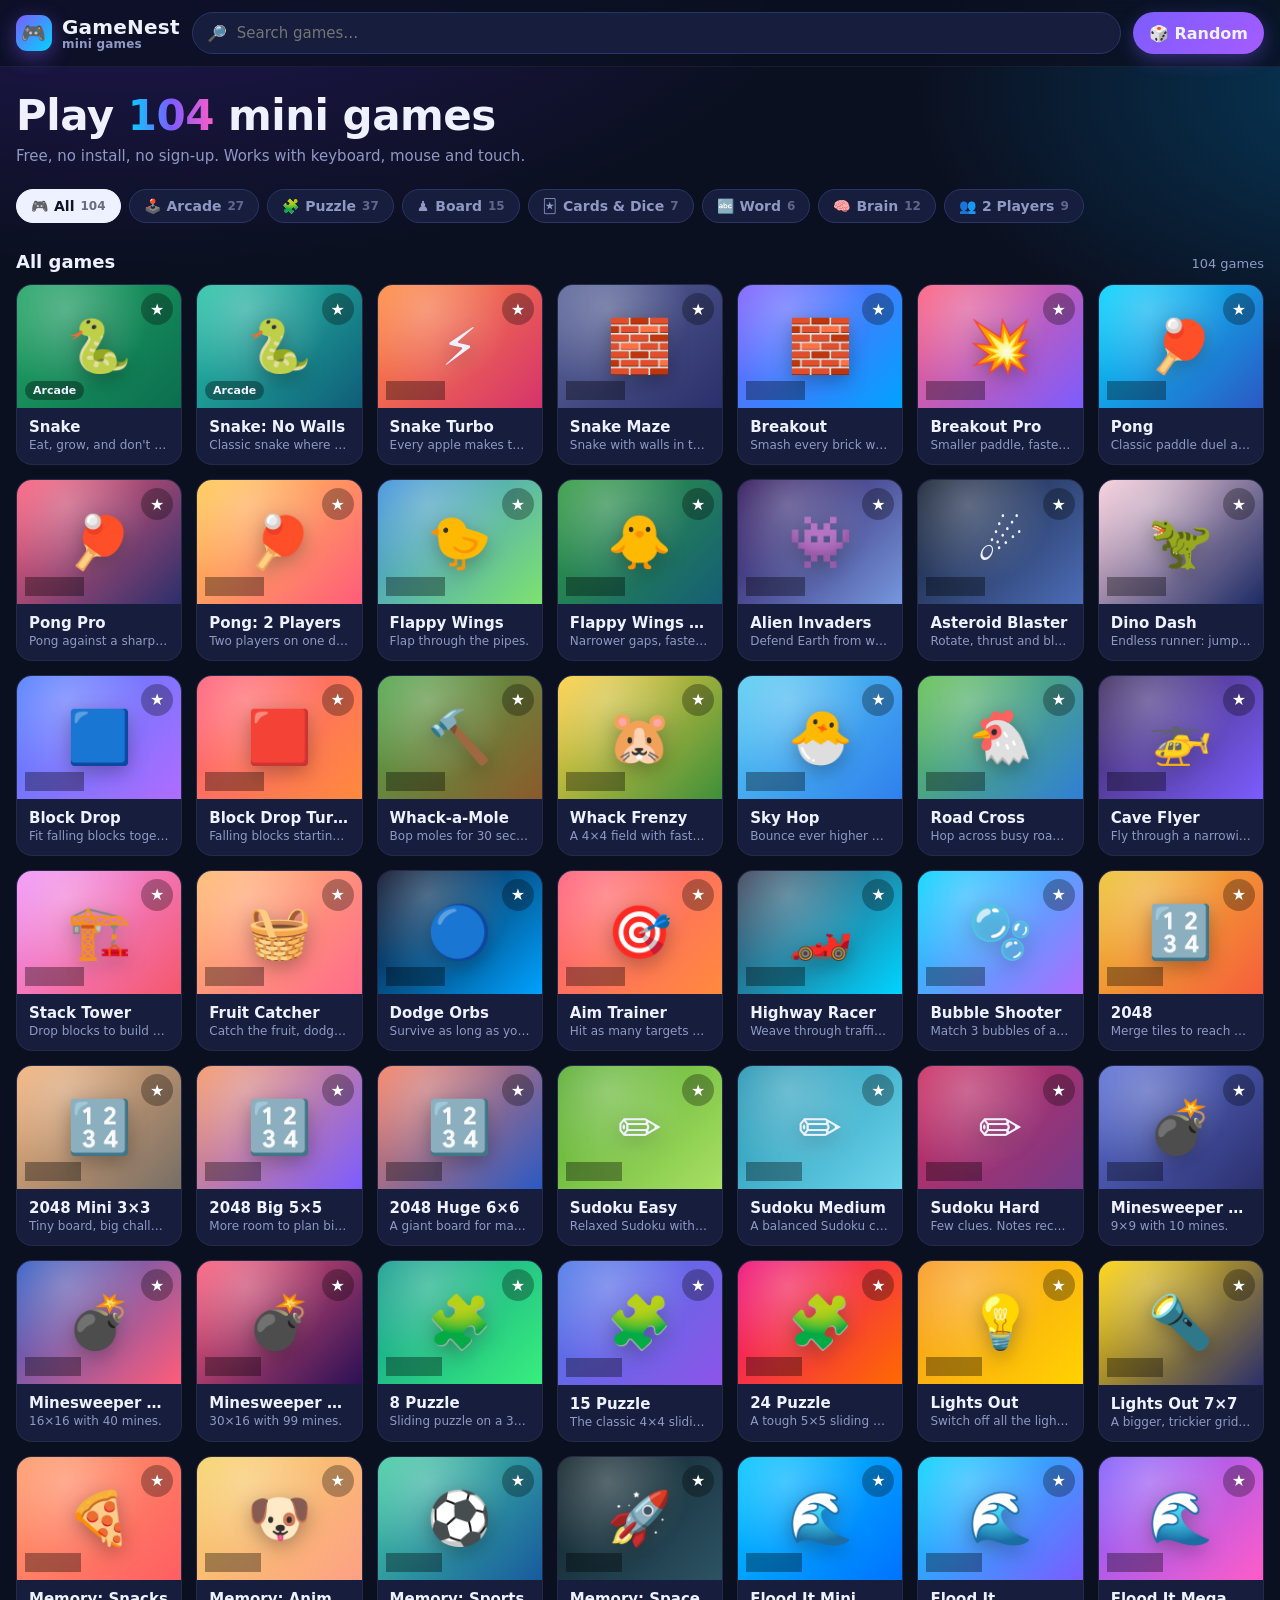
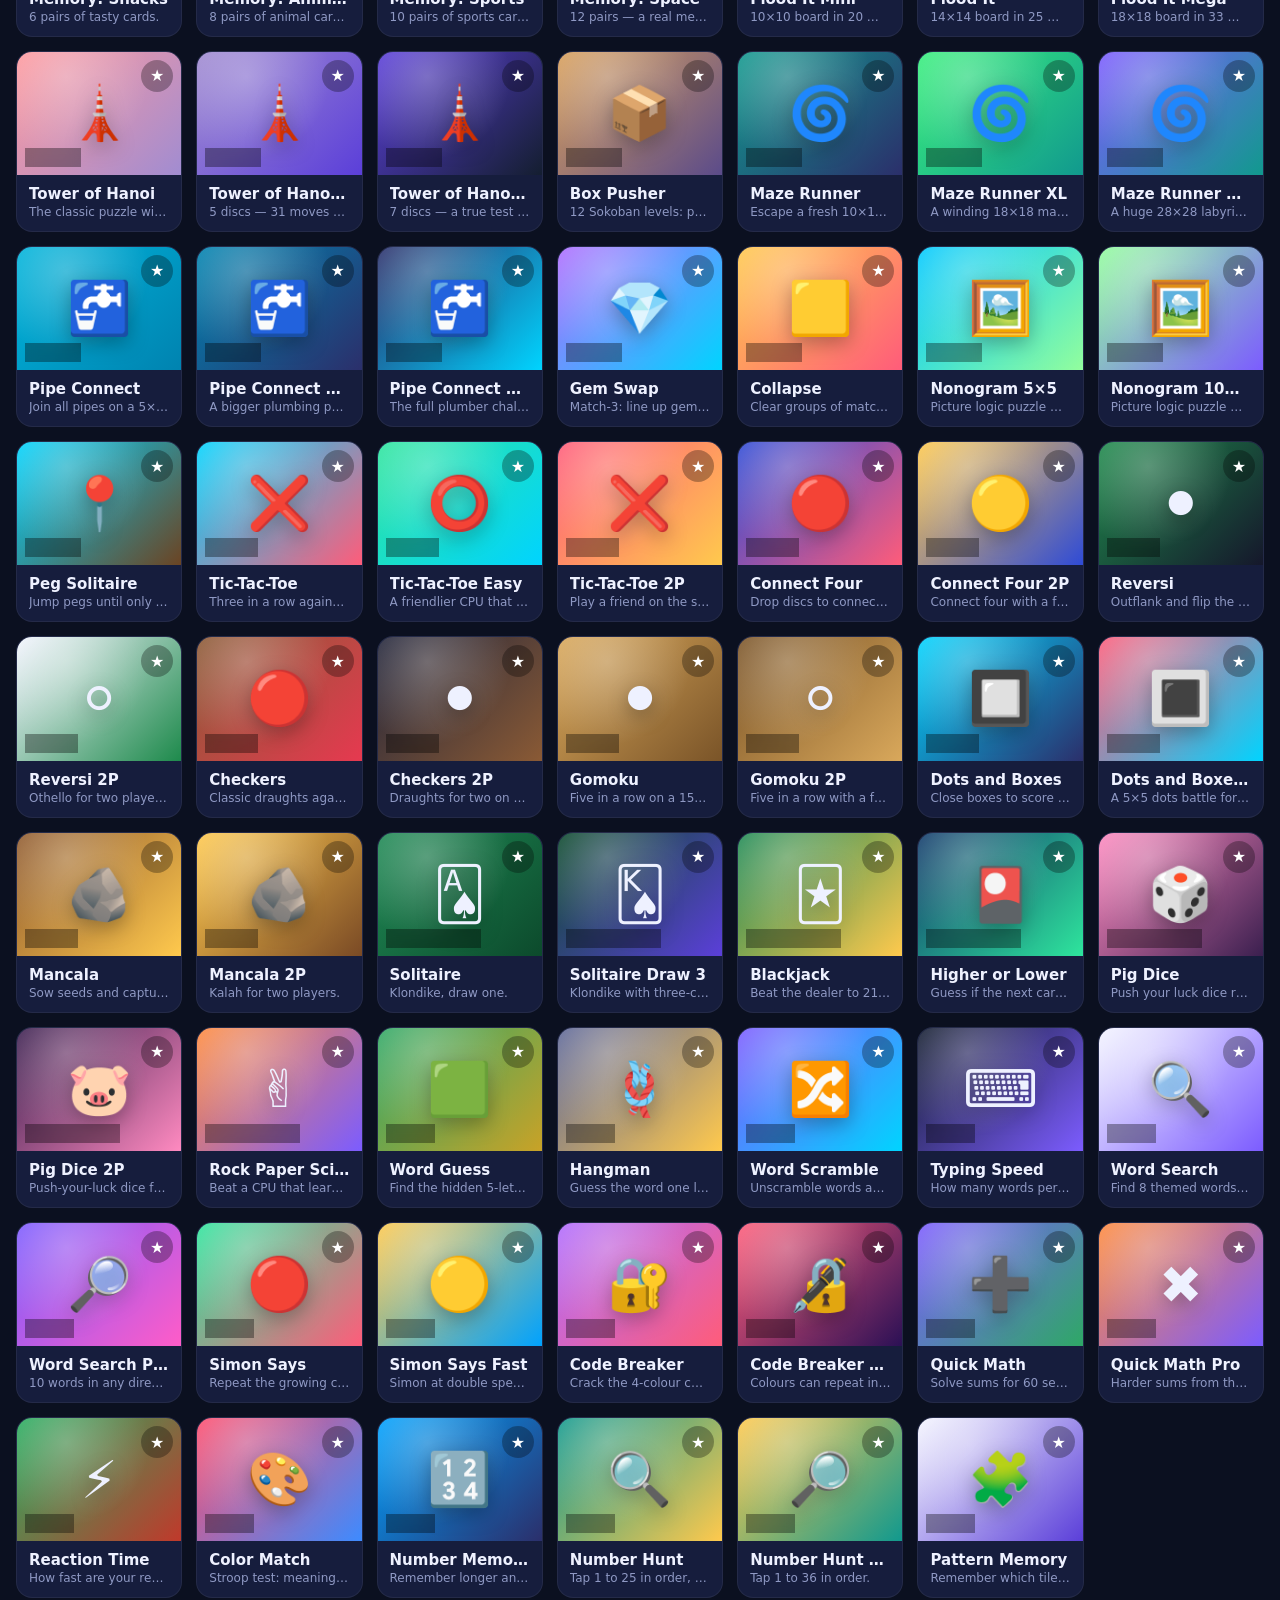
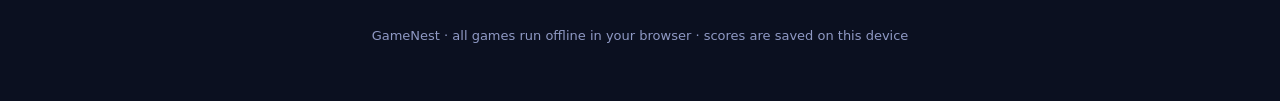
==== play.html @ c079149c "Add GameNest: 104 mini games for laptop and mobile A static, no-build game hub with search, categori" ====
<!doctype html>
<html lang="en">
<head>
  <meta charset="utf-8">
  <meta name="viewport" content="width=device-width, initial-scale=1, maximum-scale=1, user-scalable=no, viewport-fit=cover">
  <meta name="theme-color" content="#0b1020">
  <title>Play · GameNest</title>
  <link rel="icon" href="icon.svg" type="image/svg+xml">
  <link rel="manifest" href="manifest.webmanifest">
  <link rel="stylesheet" href="css/style.css">
</head>
<body class="play">
  <header class="bar">
    <a class="ibtn" href="./" title="All games" aria-label="All games">←</a>
    <div class="gtitle"><span id="gIcon"></span><span class="t" id="gName"></span></div>
    <div class="stats" id="stats">
      <div class="stat" id="scoreBox"><small id="scoreLbl">Score</small><b id="score">0</b></div>
      <div class="stat"><small>Best</small><b id="best">–</b></div>
    </div>
    <button class="ibtn" id="btnPause" title="Pause (Esc)" aria-label="Pause" hidden>⏸</button>
    <button class="ibtn" id="btnRestart" title="Restart" aria-label="Restart">↻</button>
    <button class="ibtn" id="btnHelp" title="How to play" aria-label="How to play">?</button>
    <button class="ibtn" id="btnSound" title="Sound" aria-label="Toggle sound">🔊</button>
    <button class="ibtn" id="btnFs" title="Fullscreen" aria-label="Fullscreen">⛶</button>
  </header>
  <div class="status" id="status"></div>
  <main class="stage" id="stage"></main>
  <div class="pad" id="pad"></div>
  <div class="overlay" id="overlay" hidden><div class="modal" id="modal" role="dialog" aria-modal="true"></div></div>
  <div class="toast" id="toast"></div>
  <script src="js/core.js"></script>
  <script src="js/registry.js"></script>
  <script src="js/engine.js"></script>
</body>
</html>
---- css/style.css ----
:root {
  --bg: #0b1020;
  --bg2: #111735;
  --panel: #161d3d;
  --panel2: #1f2852;
  --line: #2a3566;
  --text: #eef1ff;
  --muted: #8f99c4;
  --accent: #7c5cff;
  --accent2: #00d4ff;
  --good: #2ee59d;
  --bad: #ff5c7a;
  --warn: #ffc94d;
  --radius: 16px;
  --font: system-ui, -apple-system, "Segoe UI", Roboto, "Helvetica Neue", Arial, sans-serif;
  color-scheme: dark;
}

* { box-sizing: border-box; }
html, body { margin: 0; padding: 0; }
body {
  background: radial-gradient(1200px 600px at 10% -10%, #24185a 0%, transparent 60%),
              radial-gradient(900px 500px at 110% 10%, #06395a 0%, transparent 55%),
              var(--bg);
  background-attachment: fixed;
  color: var(--text);
  font-family: var(--font);
  -webkit-tap-highlight-color: transparent;
}
button, input { font: inherit; color: inherit; }
button { cursor: pointer; }
a { color: inherit; text-decoration: none; }

/* ---------- Hub ---------- */
.top {
  position: sticky; top: 0; z-index: 10;
  backdrop-filter: blur(14px); -webkit-backdrop-filter: blur(14px);
  background: rgba(11, 16, 32, .78);
  border-bottom: 1px solid rgba(255,255,255,.06);
}
.top-inner {
  max-width: 1280px; margin: 0 auto; padding: 12px 16px;
  display: flex; align-items: center; gap: 12px;
}
.logo { display: flex; align-items: center; gap: 10px; font-weight: 800; font-size: 20px; letter-spacing: .2px; white-space: nowrap; }
.logo-mark {
  width: 36px; height: 36px; border-radius: 11px; display: grid; place-items: center; font-size: 20px;
  background: linear-gradient(135deg, var(--accent), var(--accent2));
  box-shadow: 0 6px 20px rgba(124,92,255,.45);
}
.logo small { color: var(--muted); font-weight: 600; font-size: 12px; display: block; margin-top: -2px; }
.search {
  flex: 1; min-width: 0; display: flex; align-items: center; gap: 8px;
  background: var(--panel); border: 1px solid var(--line); border-radius: 999px; padding: 0 14px; height: 42px;
}
.search input { flex: 1; min-width: 0; background: none; border: 0; outline: none; font-size: 15px; }
.search:focus-within { border-color: var(--accent); box-shadow: 0 0 0 3px rgba(124,92,255,.25); }
.pill-btn {
  height: 42px; padding: 0 16px; border-radius: 999px; border: 0; white-space: nowrap;
  background: linear-gradient(135deg, var(--accent), #a55cff); font-weight: 700;
  box-shadow: 0 6px 18px rgba(124,92,255,.35);
}
.pill-btn:active { transform: scale(.97); }

.wrap { max-width: 1280px; margin: 0 auto; padding: 0 16px 48px; }
.hero { padding: 26px 0 8px; }
.hero h1 { margin: 0; font-size: clamp(26px, 5vw, 42px); line-height: 1.1; letter-spacing: -.5px; }
.hero h1 span { background: linear-gradient(90deg, var(--accent2), var(--accent), #ff5cc8); -webkit-background-clip: text; background-clip: text; color: transparent; }
.hero p { color: var(--muted); margin: 8px 0 0; font-size: 15px; }

.chips { display: flex; gap: 8px; overflow-x: auto; padding: 16px 0 6px; scrollbar-width: none; }
.chips::-webkit-scrollbar { display: none; }
.chip {
  flex: none; border: 1px solid var(--line); background: var(--panel); border-radius: 999px;
  padding: 8px 14px; font-size: 14px; font-weight: 600; color: var(--muted);
  display: flex; align-items: center; gap: 6px;
}
.chip b { font-weight: 600; opacity: .6; font-size: 12px; }
.chip.on { background: var(--text); color: #10142b; border-color: var(--text); }

.section-title { display: flex; align-items: baseline; justify-content: space-between; margin: 22px 0 12px; }
.section-title h2 { margin: 0; font-size: 18px; }
.section-title span { color: var(--muted); font-size: 13px; }

.grid { display: grid; gap: 14px; grid-template-columns: repeat(auto-fill, minmax(160px, 1fr)); }
.row { display: grid; gap: 12px; grid-auto-flow: column; grid-auto-columns: 150px; overflow-x: auto; padding-bottom: 6px; scrollbar-width: thin; }

.card {
  position: relative; display: flex; flex-direction: column; border-radius: var(--radius); overflow: hidden;
  background: var(--panel); border: 1px solid rgba(255,255,255,.06);
  transition: transform .15s ease, box-shadow .15s ease, border-color .15s;
}
.card:hover { transform: translateY(-3px); box-shadow: 0 14px 30px rgba(0,0,0,.4); border-color: rgba(255,255,255,.16); }
.card:active { transform: scale(.98); }
.card .thumb {
  aspect-ratio: 4 / 3; display: grid; place-items: center; font-size: 52px; position: relative;
  background: var(--c1);
  background: linear-gradient(135deg, var(--c1), var(--c2));
}
.card .thumb::after {
  content: ""; position: absolute; inset: 0;
  background: radial-gradient(circle at 30% 20%, rgba(255,255,255,.28), transparent 55%);
}
.card .thumb .emo { filter: drop-shadow(0 6px 10px rgba(0,0,0,.3)); z-index: 1; }
.card .badge {
  position: absolute; left: 8px; bottom: 8px; z-index: 2; font-size: 11px; font-weight: 700;
  background: rgba(0,0,0,.35); padding: 3px 8px; border-radius: 999px; backdrop-filter: blur(4px);
}
.card .meta { padding: 10px 12px 12px; }
.card .name { font-weight: 700; font-size: 15px; white-space: nowrap; overflow: hidden; text-overflow: ellipsis; }
.card .sub { color: var(--muted); font-size: 12px; margin-top: 2px; white-space: nowrap; overflow: hidden; text-overflow: ellipsis; }
.fav {
  position: absolute; right: 8px; top: 8px; z-index: 3; width: 32px; height: 32px; border-radius: 50%; border: 0;
  background: rgba(0,0,0,.3); font-size: 16px; display: grid; place-items: center; color: #fff;
}
.fav.on { color: var(--warn); }
.empty { color: var(--muted); padding: 40px 0; text-align: center; }
.foot { color: var(--muted); text-align: center; font-size: 13px; padding: 30px 0 10px; }

@media (max-width: 560px) {
  .logo small { display: none; }
  .logo .txt { display: none; }
  .pill-btn { padding: 0 14px; }
  .pill-btn .lbl { display: none; }
  .grid { grid-template-columns: repeat(auto-fill, minmax(140px, 1fr)); gap: 10px; }
  .card .thumb { font-size: 44px; }
}

/* ---------- Player ---------- */
body.play {
  height: 100vh; height: 100dvh; overflow: hidden; display: flex; flex-direction: column;
  overscroll-behavior: none; user-select: none; -webkit-user-select: none;
}
.bar {
  flex: none; display: flex; align-items: center; gap: 8px; padding: 8px 10px;
  padding-top: max(8px, env(safe-area-inset-top));
  background: rgba(11,16,32,.85); border-bottom: 1px solid rgba(255,255,255,.06);
}
.ibtn {
  width: 38px; height: 38px; flex: none; border-radius: 11px; border: 1px solid var(--line);
  background: var(--panel); display: grid; place-items: center; font-size: 17px; line-height: 1;
}
.ibtn:active { transform: scale(.94); }
.ibtn[hidden] { display: none; }
.gtitle { flex: 1; min-width: 0; display: flex; align-items: center; gap: 8px; font-weight: 800; }
.gtitle .t { white-space: nowrap; overflow: hidden; text-overflow: ellipsis; }
.stats { display: flex; gap: 6px; }
.stat { background: var(--panel); border: 1px solid var(--line); border-radius: 10px; padding: 3px 10px; text-align: center; min-width: 58px; }
.stat small { display: block; color: var(--muted); font-size: 10px; text-transform: uppercase; letter-spacing: .6px; }
.stat b { font-size: 15px; font-variant-numeric: tabular-nums; }
.status { flex: none; text-align: center; color: var(--muted); font-size: 14px; min-height: 0; padding: 0 10px; }
.status:not(:empty) { padding: 6px 10px; }
.stage {
  flex: 1; min-height: 0; position: relative; display: flex; align-items: center; justify-content: center;
  padding: 10px; touch-action: none; overflow: hidden;
}
.stage > canvas { display: block; border-radius: 12px; box-shadow: 0 10px 40px rgba(0,0,0,.45); touch-action: none; }
.pad {
  flex: none; display: none; justify-content: space-between; align-items: center; gap: 16px;
  padding: 8px 16px; padding-bottom: max(10px, env(safe-area-inset-bottom));
}
.pad.show { display: flex; }
.pad .grp { display: flex; gap: 10px; align-items: center; }
.pad .dpad { display: grid; grid-template-columns: repeat(3, 54px); grid-template-rows: repeat(3, 54px); gap: 4px; }
.pbtn {
  width: 64px; height: 64px; border-radius: 18px; border: 1px solid var(--line); background: var(--panel2);
  font-size: 24px; display: grid; place-items: center; touch-action: none; user-select: none; -webkit-user-select: none;
}
.dpad .pbtn { width: 54px; height: 54px; border-radius: 14px; }
.pbtn.down { background: var(--accent); transform: scale(.95); }
.pbtn.big { width: 76px; height: 76px; border-radius: 50%; background: linear-gradient(135deg, var(--accent), #a55cff); }

.overlay {
  position: fixed; inset: 0; z-index: 50; display: grid; place-items: center; padding: 20px;
  background: rgba(6, 9, 20, .72); backdrop-filter: blur(6px); -webkit-backdrop-filter: blur(6px);
}
.overlay[hidden] { display: none; }
.modal {
  width: min(420px, 100%); max-height: 100%; overflow: auto; background: var(--panel); border: 1px solid var(--line);
  border-radius: 22px; padding: 24px; text-align: center; box-shadow: 0 30px 80px rgba(0,0,0,.6);
  animation: pop .22s ease-out;
}
@keyframes pop { from { transform: scale(.92); opacity: 0; } to { transform: none; opacity: 1; } }
.modal .big-emo { font-size: 60px; line-height: 1; }
.modal h2 { margin: 10px 0 6px; font-size: 24px; }
.modal p { color: var(--muted); margin: 6px 0; line-height: 1.45; font-size: 15px; }
.modal .how { text-align: left; background: var(--bg2); border-radius: 12px; padding: 12px 14px; margin: 14px 0; font-size: 14px; color: #c9cff0; line-height: 1.5; }
.modal .scoreline { font-size: 34px; font-weight: 800; margin: 8px 0; }
.modal .btns { display: flex; gap: 10px; justify-content: center; margin-top: 16px; flex-wrap: wrap; }
.btn {
  border: 0; border-radius: 12px; padding: 12px 20px; font-weight: 700; font-size: 15px;
  background: var(--panel2); border: 1px solid var(--line);
}
.btn.primary { background: linear-gradient(135deg, var(--accent), #a55cff); border-color: transparent; }
.btn:active { transform: scale(.97); }
.toast {
  position: fixed; left: 50%; top: calc(env(safe-area-inset-top) + 104px); transform: translateX(-50%); z-index: 60; pointer-events: none;
  background: var(--text); color: #10142b; padding: 8px 16px; border-radius: 999px; font-weight: 700; font-size: 14px;
  opacity: 0; transition: opacity .2s;
}
.toast.show { opacity: 1; }

@media (max-width: 480px) {
  .bar { gap: 5px; padding-left: 8px; padding-right: 8px; }
  .ibtn { width: 33px; height: 34px; font-size: 15px; border-radius: 10px; }
  .gtitle .t { display: none; }
  .stats { gap: 4px; }
  .stat { min-width: 46px; padding: 2px 6px; }
  .stat b { font-size: 14px; }
}

/* DOM-based game helpers */
.gui { display: flex; flex-direction: column; align-items: center; gap: 14px; width: 100%; max-width: 560px; max-height: 100%; overflow: auto; padding: 4px; touch-action: manipulation; }
.gui .big { font-size: clamp(28px, 7vw, 48px); font-weight: 800; text-align: center; }
.gui .muted { color: var(--muted); text-align: center; }
.gui .row-btns { display: flex; gap: 10px; flex-wrap: wrap; justify-content: center; }
.gui input[type=text], .gui input[type=number] {
  background: var(--bg2); border: 1px solid var(--line); border-radius: 12px; padding: 12px 14px; font-size: 20px;
  text-align: center; outline: none; width: 100%; max-width: 360px; user-select: text; -webkit-user-select: text;
}
.gui input:focus { border-color: var(--accent); }
.kbd { display: flex; flex-direction: column; gap: 6px; width: 100%; max-width: 520px; }
.kbd .kr { display: flex; gap: 5px; justify-content: center; }
.kbd button {
  flex: 1; max-width: 44px; height: 52px; border: 0; border-radius: 8px; background: #3a4475; font-weight: 700; font-size: 15px; padding: 0;
}
.kbd button.wide { max-width: 70px; flex: 1.6; font-size: 12px; }
.kbd button.g { background: #2fa866; } .kbd button.y { background: #c9a227; } .kbd button.x { background: #222a4d; color: #6b74a0; }
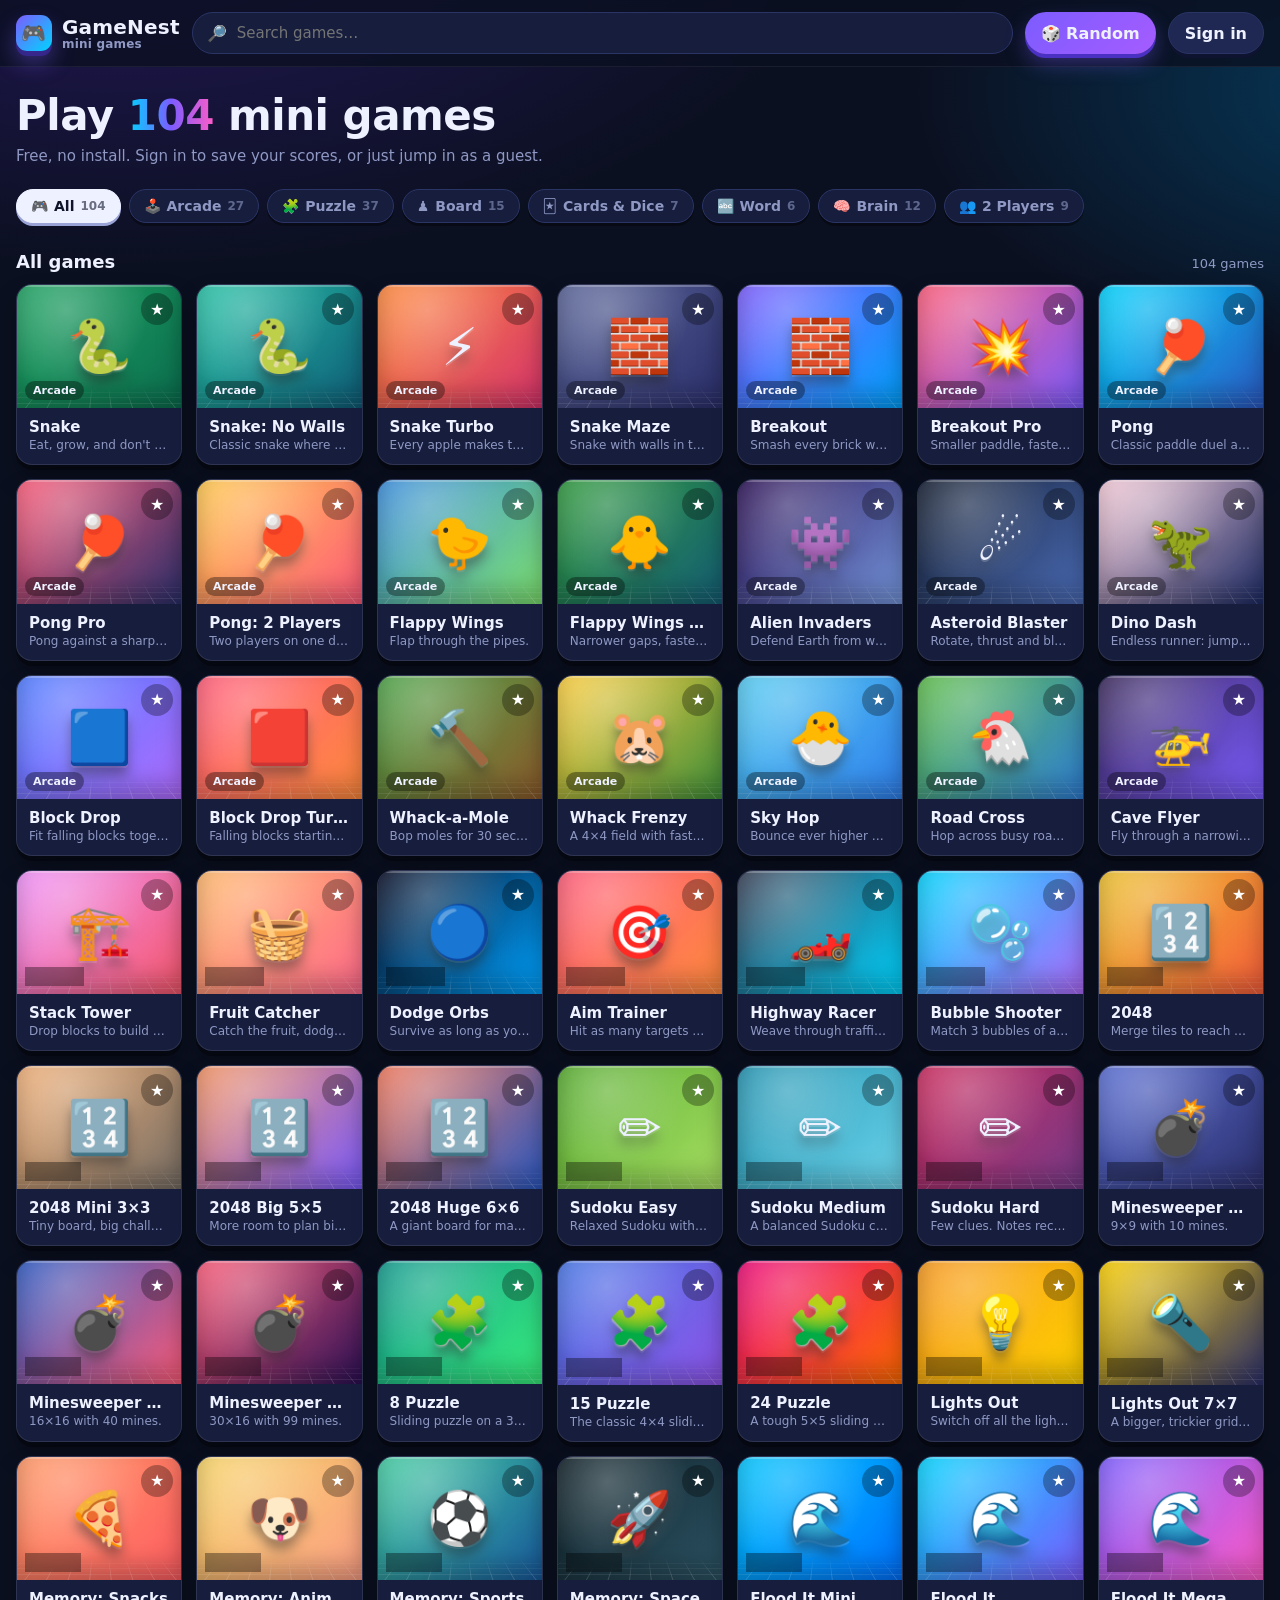
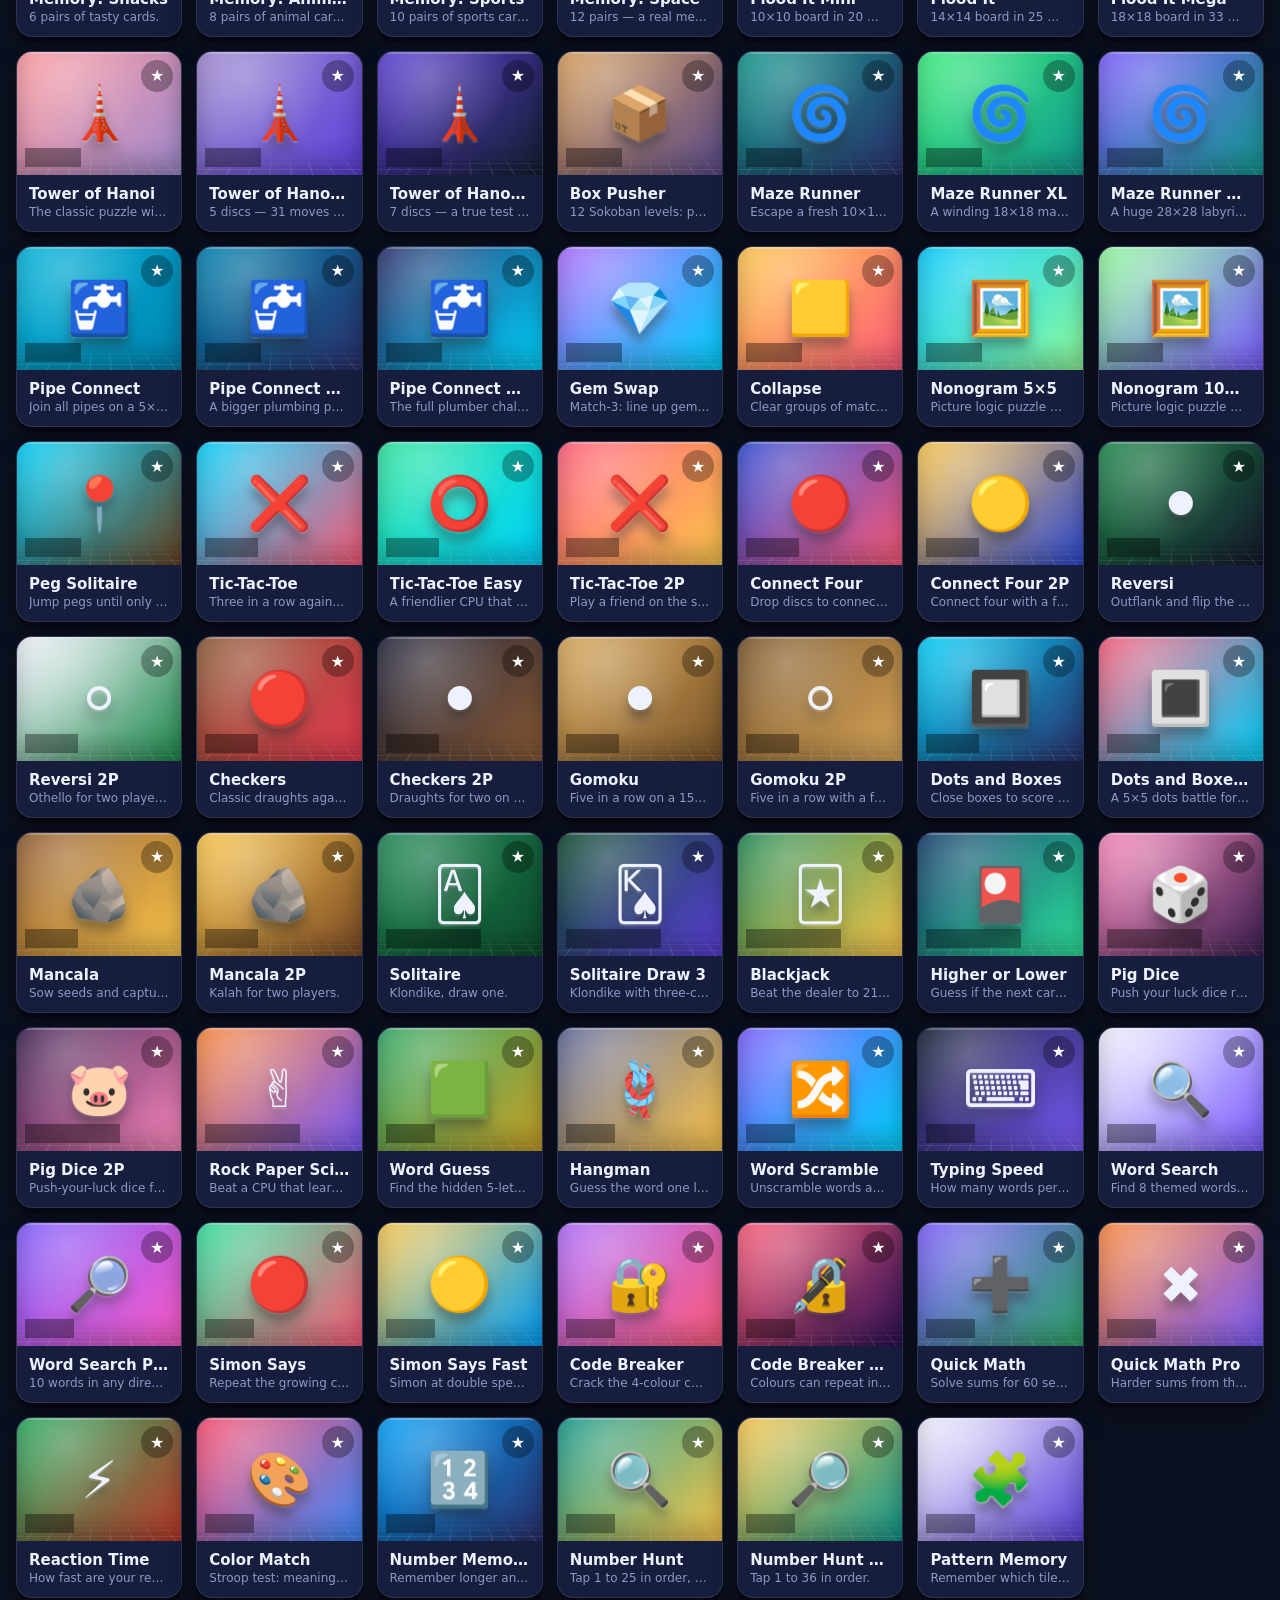
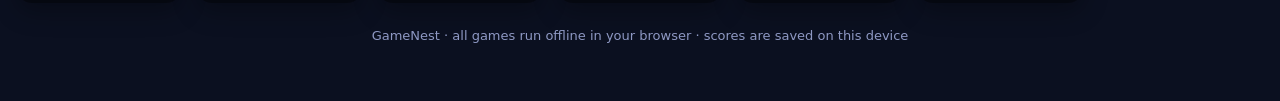
==== commit e3032bd0: "Add login/register accounts and a shared 2.5D canvas look - login.html + js/login.js: sign in, creat" ====
--- a/play.html
+++ b/play.html
@@ -8,6 +8,7 @@
   <link rel="icon" href="icon.svg" type="image/svg+xml">
   <link rel="manifest" href="manifest.webmanifest">
   <link rel="stylesheet" href="css/style.css">
+  <link rel="stylesheet" href="css/fx.css">
 </head>
 <body class="play">
   <header class="bar">
@@ -22,6 +23,7 @@
     <button class="ibtn" id="btnHelp" title="How to play" aria-label="How to play">?</button>
     <button class="ibtn" id="btnSound" title="Sound" aria-label="Toggle sound">🔊</button>
     <button class="ibtn" id="btnFs" title="Fullscreen" aria-label="Fullscreen">⛶</button>
+    <div class="user" id="user"></div>
   </header>
   <div class="status" id="status"></div>
   <main class="stage" id="stage"></main>
@@ -30,6 +32,7 @@
   <div class="toast" id="toast"></div>
   <script src="js/core.js"></script>
   <script src="js/registry.js"></script>
+  <script src="js/fx3d.js"></script>
   <script src="js/engine.js"></script>
 </body>
 </html>
--- a/css/fx.css
+++ b/css/fx.css
@@ -0,0 +1,138 @@
+/* ---------- 2.5D polish (loaded after style.css) ---------- */
+.logo-mark { box-shadow: 0 5px 0 rgba(60,40,160,.7), 0 12px 22px rgba(124,92,255,.4); }
+.pill-btn { box-shadow: 0 4px 0 #4a31c4, 0 10px 20px rgba(124,92,255,.35); transition: transform .1s, box-shadow .1s; }
+.pill-btn:active { transform: translateY(3px); box-shadow: 0 1px 0 #4a31c4, 0 4px 10px rgba(124,92,255,.3); }
+.pill-btn.ghost { display: inline-flex; align-items: center; background: var(--panel2); border: 1px solid var(--line); box-shadow: 0 4px 0 #0e1330; }
+.chip { box-shadow: 0 3px 0 rgba(0,0,0,.35); transition: transform .1s, box-shadow .1s; }
+.chip:active { transform: translateY(2px); box-shadow: 0 1px 0 rgba(0,0,0,.35); }
+.chip.on { box-shadow: 0 3px 0 #9aa3d6; }
+
+.grid, .row { perspective: 900px; }
+.row { padding-top: 6px; padding-bottom: 14px; }
+.card {
+  transform-style: preserve-3d; border-color: rgba(255,255,255,.1);
+  box-shadow: 0 5px 0 rgba(0,0,0,.35), 0 14px 24px rgba(0,0,0,.28);
+  transition: transform .2s ease, box-shadow .2s ease, border-color .2s;
+}
+.card:hover { transform: translateY(-6px) rotateX(5deg) rotateY(-3deg); box-shadow: 0 11px 0 rgba(0,0,0,.35), 0 26px 36px rgba(0,0,0,.4); }
+.card:active { transform: translateY(2px) scale(.98); box-shadow: 0 2px 0 rgba(0,0,0,.35); }
+.card .thumb { box-shadow: inset 0 -14px 24px rgba(0,0,0,.28), inset 0 2px 0 rgba(255,255,255,.25); overflow: hidden; }
+/* tilted floor grid under the icon */
+.card .thumb::before {
+  content: ""; position: absolute; left: -10%; right: -10%; bottom: -2px; height: 46%;
+  background:
+    repeating-linear-gradient(90deg, rgba(255,255,255,.16) 0 1px, transparent 1px 22px),
+    repeating-linear-gradient(0deg, rgba(255,255,255,.16) 0 1px, transparent 1px 14px);
+  transform: perspective(160px) rotateX(58deg); transform-origin: bottom;
+  -webkit-mask-image: linear-gradient(to top, #000 10%, transparent); mask-image: linear-gradient(to top, #000 10%, transparent);
+}
+.card .thumb .emo { transition: transform .25s ease; filter: drop-shadow(0 10px 6px rgba(0,0,0,.35)) drop-shadow(0 2px 0 rgba(255,255,255,.2)); }
+.card:hover .thumb .emo { transform: translateY(-5px) scale(1.12) rotate(-4deg); }
+
+.btn { box-shadow: 0 4px 0 #0e1330; transition: transform .08s, box-shadow .08s; }
+.btn:active { transform: translateY(3px); box-shadow: 0 1px 0 #0e1330; }
+.btn.primary { box-shadow: 0 4px 0 #4a31c4, 0 10px 18px rgba(124,92,255,.3); }
+.btn.primary:active { box-shadow: 0 1px 0 #4a31c4; }
+.ibtn { box-shadow: 0 3px 0 rgba(0,0,0,.4); }
+.ibtn:active { transform: translateY(2px); box-shadow: 0 1px 0 rgba(0,0,0,.4); }
+.stat { box-shadow: inset 0 2px 6px rgba(0,0,0,.35); background: #0f1531; }
+.pbtn { box-shadow: 0 5px 0 rgba(0,0,0,.45); }
+.pbtn.down { transform: translateY(4px); box-shadow: 0 1px 0 rgba(0,0,0,.45); }
+.pbtn.big { box-shadow: 0 6px 0 #4a31c4; }
+.modal { box-shadow: 0 8px 0 rgba(0,0,0,.35), 0 30px 80px rgba(0,0,0,.6); background: linear-gradient(180deg, #1c2550, var(--panel)); }
+
+/* the stage is a lit "table" the canvas sits on, with a receding floor */
+.stage {
+  background:
+    radial-gradient(ellipse 70% 55% at 50% 40%, rgba(124,92,255,.16), transparent 70%),
+    linear-gradient(180deg, transparent 55%, rgba(0,0,0,.35));
+}
+.stage::before {
+  content: ""; position: absolute; left: -20%; right: -20%; bottom: 0; height: 55%; pointer-events: none;
+  background:
+    repeating-linear-gradient(90deg, rgba(150,175,255,.09) 0 1px, transparent 1px 60px),
+    repeating-linear-gradient(0deg, rgba(150,175,255,.09) 0 1px, transparent 1px 38px);
+  transform: perspective(500px) rotateX(62deg); transform-origin: bottom;
+  -webkit-mask-image: linear-gradient(to top, #000, transparent); mask-image: linear-gradient(to top, #000, transparent);
+}
+.stage > canvas {
+  position: relative; border-radius: 14px;
+  box-shadow: 0 0 0 3px #232d63, 0 0 0 5px rgba(255,255,255,.07), 0 10px 0 #0a0f26, 0 28px 50px rgba(0,0,0,.55);
+}
+
+/* ---------- user chip ---------- */
+.user { position: relative; flex: none; }
+.avatar {
+  width: 38px; height: 38px; border-radius: 50%; border: 2px solid rgba(255,255,255,.35); font-weight: 800; font-size: 16px;
+  background: linear-gradient(145deg, hsl(var(--h) 80% 62%), hsl(calc(var(--h) + 40) 70% 38%));
+  box-shadow: 0 3px 0 rgba(0,0,0,.4); color: #fff;
+}
+.avatar:active { transform: translateY(2px); }
+.umenu {
+  position: absolute; right: 0; top: calc(100% + 10px); z-index: 40; width: 220px; padding: 14px; border-radius: 16px; text-align: left;
+  background: var(--panel2); border: 1px solid var(--line); box-shadow: 0 6px 0 rgba(0,0,0,.35), 0 20px 40px rgba(0,0,0,.5);
+}
+.umenu[hidden] { display: none; }
+.umenu .un { font-weight: 800; font-size: 16px; overflow: hidden; text-overflow: ellipsis; white-space: nowrap; }
+.umenu .us { color: var(--muted); font-size: 12px; margin: 2px 0 12px; }
+.umenu .btn { width: 100%; padding: 10px; }
+body.play .user .pill-btn { height: 34px; padding: 0 12px; font-size: 13px; }
+body.play .avatar { width: 34px; height: 34px; font-size: 14px; }
+
+/* ---------- login / register ---------- */
+body.auth { min-height: 100vh; min-height: 100dvh; display: grid; place-items: center; padding: 20px; overflow-x: hidden; }
+.auth-bg { position: fixed; inset: 0; pointer-events: none; overflow: hidden; perspective: 800px; }
+.auth-bg i {
+  position: absolute; width: 90px; height: 90px; border-radius: 22px; opacity: .5;
+  background: linear-gradient(145deg, var(--accent), var(--accent2));
+  box-shadow: 0 14px 0 rgba(0,0,0,.35), inset 0 3px 0 rgba(255,255,255,.4), inset 0 -10px 18px rgba(0,0,0,.25);
+  animation: floaty 9s ease-in-out infinite;
+}
+.auth-bg i:nth-child(1) { left: 8%; top: 14%; }
+.auth-bg i:nth-child(2) { right: 10%; top: 22%; width: 60px; height: 60px; border-radius: 50%; background: linear-gradient(145deg, #ff5c7a, #ffc94d); animation-delay: -2s; }
+.auth-bg i:nth-child(3) { left: 14%; bottom: 14%; width: 70px; height: 70px; background: linear-gradient(145deg, #2ee59d, #00a2ff); animation-delay: -4s; }
+.auth-bg i:nth-child(4) { right: 16%; bottom: 12%; background: linear-gradient(145deg, #ffc94d, #ff8a3d); animation-delay: -6s; }
+.auth-bg i:nth-child(5) { left: 44%; top: 6%; width: 44px; height: 44px; border-radius: 50%; animation-delay: -1s; }
+.auth-bg i:nth-child(6) { right: 40%; bottom: 5%; width: 54px; height: 54px; background: linear-gradient(145deg, #ff5cc8, #7c5cff); animation-delay: -5s; }
+@keyframes floaty {
+  0%, 100% { transform: translateY(0) rotateX(18deg) rotateY(-24deg) rotateZ(0); }
+  50% { transform: translateY(-26px) rotateX(-12deg) rotateY(24deg) rotateZ(8deg); }
+}
+@media (prefers-reduced-motion: reduce) { .auth-bg i { animation: none; } }
+
+.auth-card {
+  position: relative; width: min(420px, 100%); padding: 28px 26px 22px; border-radius: 24px; text-align: center;
+  background: linear-gradient(180deg, #1c2550, var(--panel)); border: 1px solid var(--line);
+  box-shadow: 0 10px 0 rgba(0,0,0,.35), 0 40px 80px rgba(0,0,0,.55), inset 0 2px 0 rgba(255,255,255,.08);
+}
+.auth-card .logo { justify-content: center; margin-bottom: 14px; }
+.auth-card h1 { margin: 0; font-size: 26px; letter-spacing: -.3px; }
+.auth-card .sub { color: var(--muted); margin: 6px 0 18px; font-size: 14px; line-height: 1.4; }
+.tabs { display: grid; grid-template-columns: 1fr 1fr; gap: 4px; padding: 4px; border-radius: 14px; background: #0f1531; box-shadow: inset 0 2px 6px rgba(0,0,0,.4); margin-bottom: 16px; }
+.tab { border: 0; background: none; padding: 10px; border-radius: 11px; font-weight: 700; color: var(--muted); }
+.tab.on { color: #fff; background: linear-gradient(135deg, var(--accent), #a55cff); box-shadow: 0 3px 0 #4a31c4; }
+.field { display: block; text-align: left; margin-bottom: 12px; }
+.field > span:first-child { display: block; font-size: 12px; font-weight: 700; color: var(--muted); margin-bottom: 6px; text-transform: uppercase; letter-spacing: .6px; }
+.field[hidden] { display: none; }
+.auth-card input {
+  width: 100%; background: #0f1531; border: 1px solid var(--line); border-radius: 12px; padding: 13px 14px; font-size: 16px; outline: none;
+  box-shadow: inset 0 3px 8px rgba(0,0,0,.35);
+}
+.auth-card input:focus { border-color: var(--accent); box-shadow: inset 0 3px 8px rgba(0,0,0,.35), 0 0 0 3px rgba(124,92,255,.28); }
+.pw { position: relative; display: block; }
+.pw input { padding-right: 46px; }
+.eye { position: absolute; right: 6px; top: 50%; transform: translateY(-50%); width: 36px; height: 36px; border: 0; background: none; font-size: 17px; opacity: .7; }
+.err { min-height: 20px; color: var(--bad); font-size: 13px; font-weight: 600; margin: 0 0 8px; text-align: left; }
+.btn.wide { display: block; width: 100%; padding: 14px; text-align: center; font-size: 16px; }
+.btn[disabled] { opacity: .6; pointer-events: none; }
+.or { display: flex; align-items: center; gap: 12px; color: var(--muted); font-size: 12px; margin: 16px 0; }
+.or::before, .or::after { content: ""; flex: 1; height: 1px; background: var(--line); }
+.fine { color: var(--muted); font-size: 12px; margin: 16px 0 0; line-height: 1.45; }
+
+@media (max-width: 480px) {
+  body.play #btnFs { display: none; }
+  body.play .user .pill-btn { height: 32px; padding: 0 9px; font-size: 12px; }
+  body.play .avatar { width: 32px; height: 32px; }
+  .umenu { right: -4px; }
+  .auth-card { padding: 22px 18px 18px; }
+}
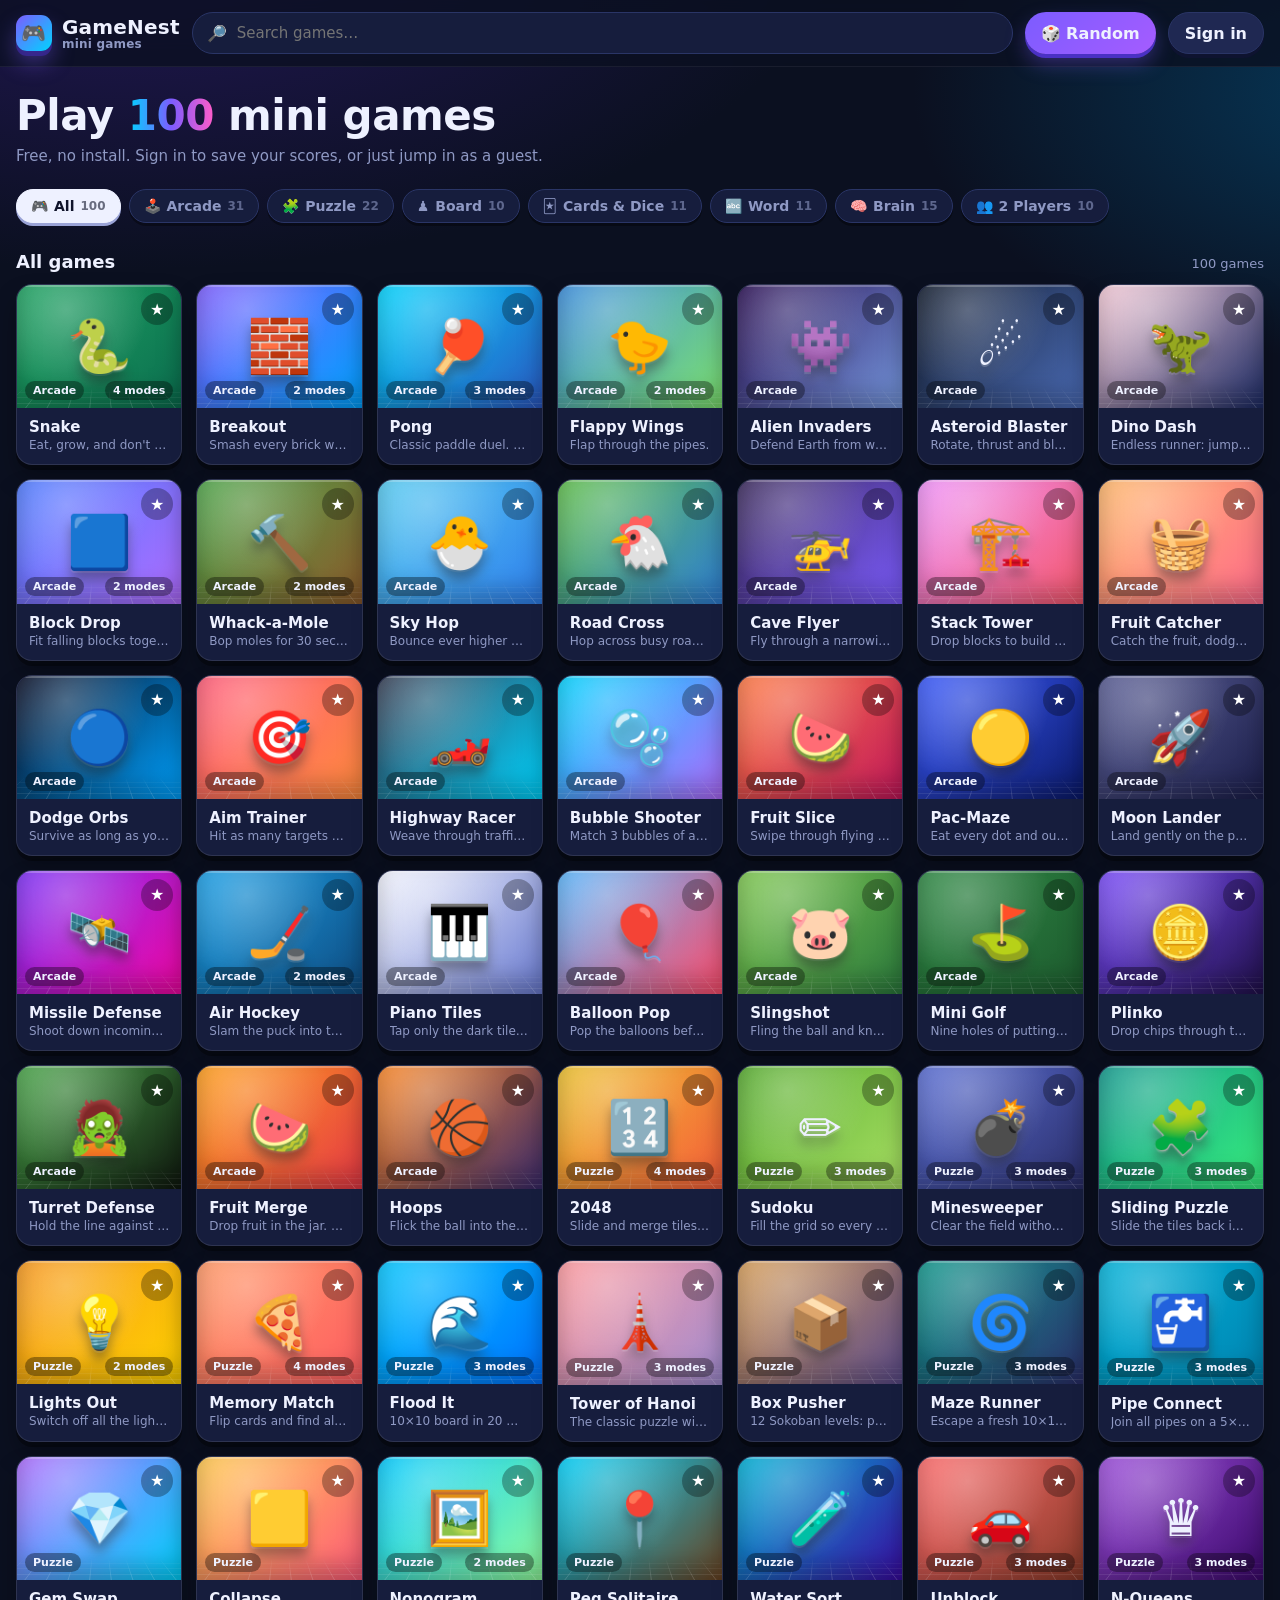
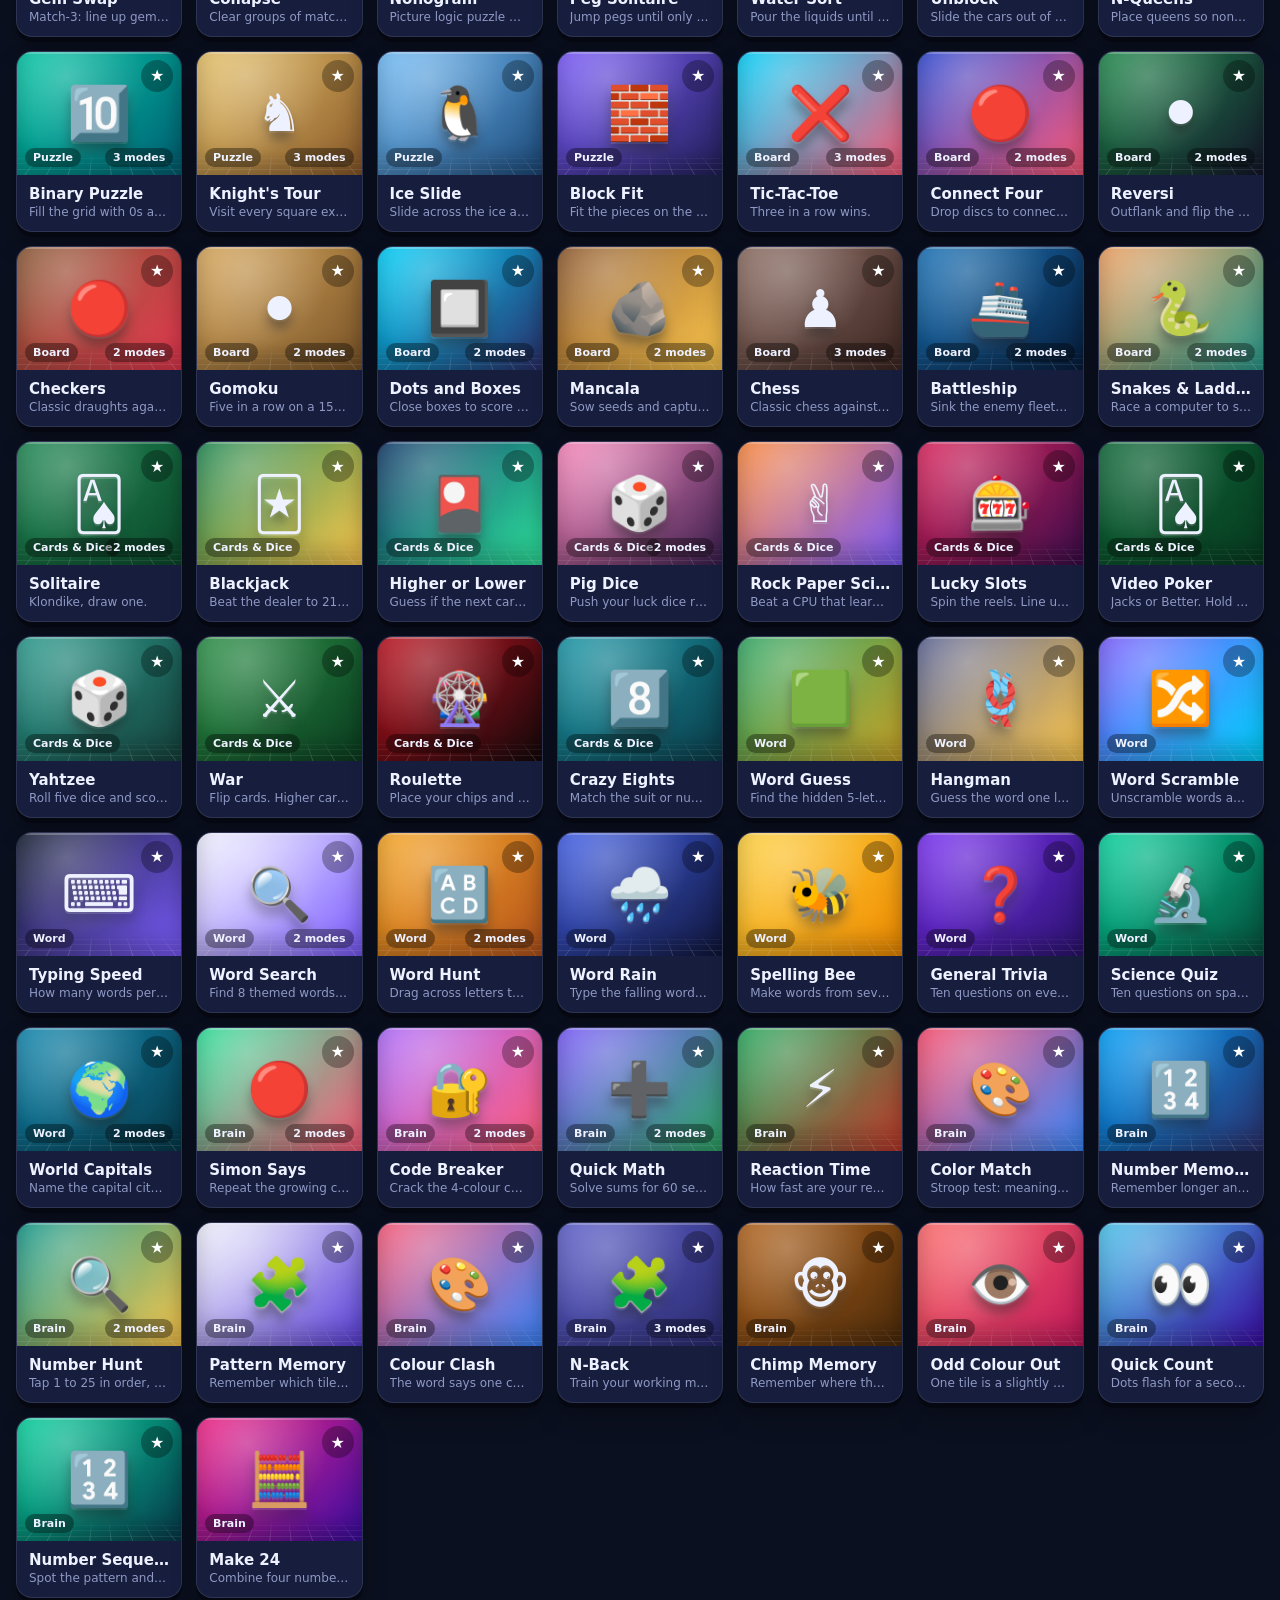
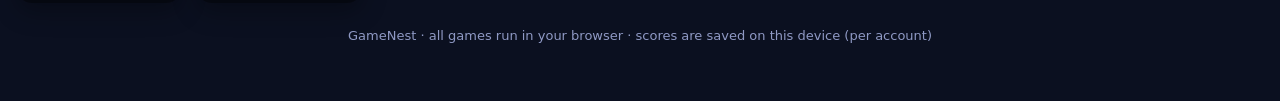
==== commit 2d5230a7: "100 games: one card per game with a mode picker, 42 new games - Catalog groups modes under one game " ====
--- a/play.html
+++ b/play.html
@@ -32,6 +32,8 @@
   <div class="toast" id="toast"></div>
   <script src="js/core.js"></script>
   <script src="js/registry.js"></script>
+  <script src="js/registry_more.js"></script>
+  <script src="js/groups.js"></script>
   <script src="js/fx3d.js"></script>
   <script src="js/engine.js"></script>
 </body>
--- a/css/fx.css
+++ b/css/fx.css
@@ -136,3 +136,26 @@
   .umenu { right: -4px; }
   .auth-card { padding: 22px 18px 18px; }
 }
+
+/* ---------- mode picker ---------- */
+.modal.pick { position: relative; text-align: left; padding: 0; overflow: hidden; width: min(440px, 100%); }
+.modal.pick .x { position: absolute; right: 10px; top: 10px; z-index: 2; width: 34px; height: 34px; border-radius: 50%; border: 0; background: rgba(0,0,0,.35); color: #fff; font-size: 14px; }
+.pick-head { display: flex; align-items: center; gap: 14px; padding: 22px 54px 18px 20px; background: linear-gradient(135deg, var(--c1), var(--c2)); box-shadow: inset 0 -16px 24px rgba(0,0,0,.25); }
+.pick-head .pe { font-size: 52px; line-height: 1; filter: drop-shadow(0 8px 5px rgba(0,0,0,.35)); }
+.pick-head h2 { margin: 0; font-size: 24px; }
+.pick-head p { margin: 4px 0 0; color: rgba(255,255,255,.85); font-size: 13px; line-height: 1.35; }
+.pick-lbl { padding: 16px 20px 6px; color: var(--muted); font-size: 12px; font-weight: 700; text-transform: uppercase; letter-spacing: .7px; }
+.pick-list { display: grid; gap: 10px; padding: 6px 16px 20px; max-height: 55vh; overflow: auto; }
+.vopt {
+  display: flex; align-items: center; gap: 10px; padding: 14px 16px; border-radius: 14px; background: var(--panel2); border: 1px solid var(--line);
+  box-shadow: 0 4px 0 #0e1330; transition: transform .08s, box-shadow .08s, border-color .15s; font-weight: 700;
+}
+.vopt:hover, .vopt:focus-visible { border-color: var(--accent); outline: none; }
+.vopt:active { transform: translateY(3px); box-shadow: 0 1px 0 #0e1330; }
+.vopt .vn { flex: 1; }
+.vopt .vb { color: var(--muted); font-size: 12px; font-weight: 600; }
+.vopt .go { width: 30px; height: 30px; border-radius: 50%; display: grid; place-items: center; font-size: 12px; background: linear-gradient(135deg, var(--accent), #a55cff); box-shadow: 0 2px 0 #4a31c4; }
+.card .modes { position: absolute; right: 8px; bottom: 8px; z-index: 2; font-size: 11px; font-weight: 700; background: rgba(0,0,0,.35); padding: 3px 8px; border-radius: 999px; }
+.var-row { display: flex; flex-wrap: wrap; gap: 6px; justify-content: center; margin: 10px 0 2px; }
+.var-row a { padding: 5px 11px; border-radius: 999px; font-size: 12px; font-weight: 700; background: var(--bg2); border: 1px solid var(--line); color: var(--muted); }
+.var-row a.on { background: var(--text); color: #10142b; border-color: var(--text); }
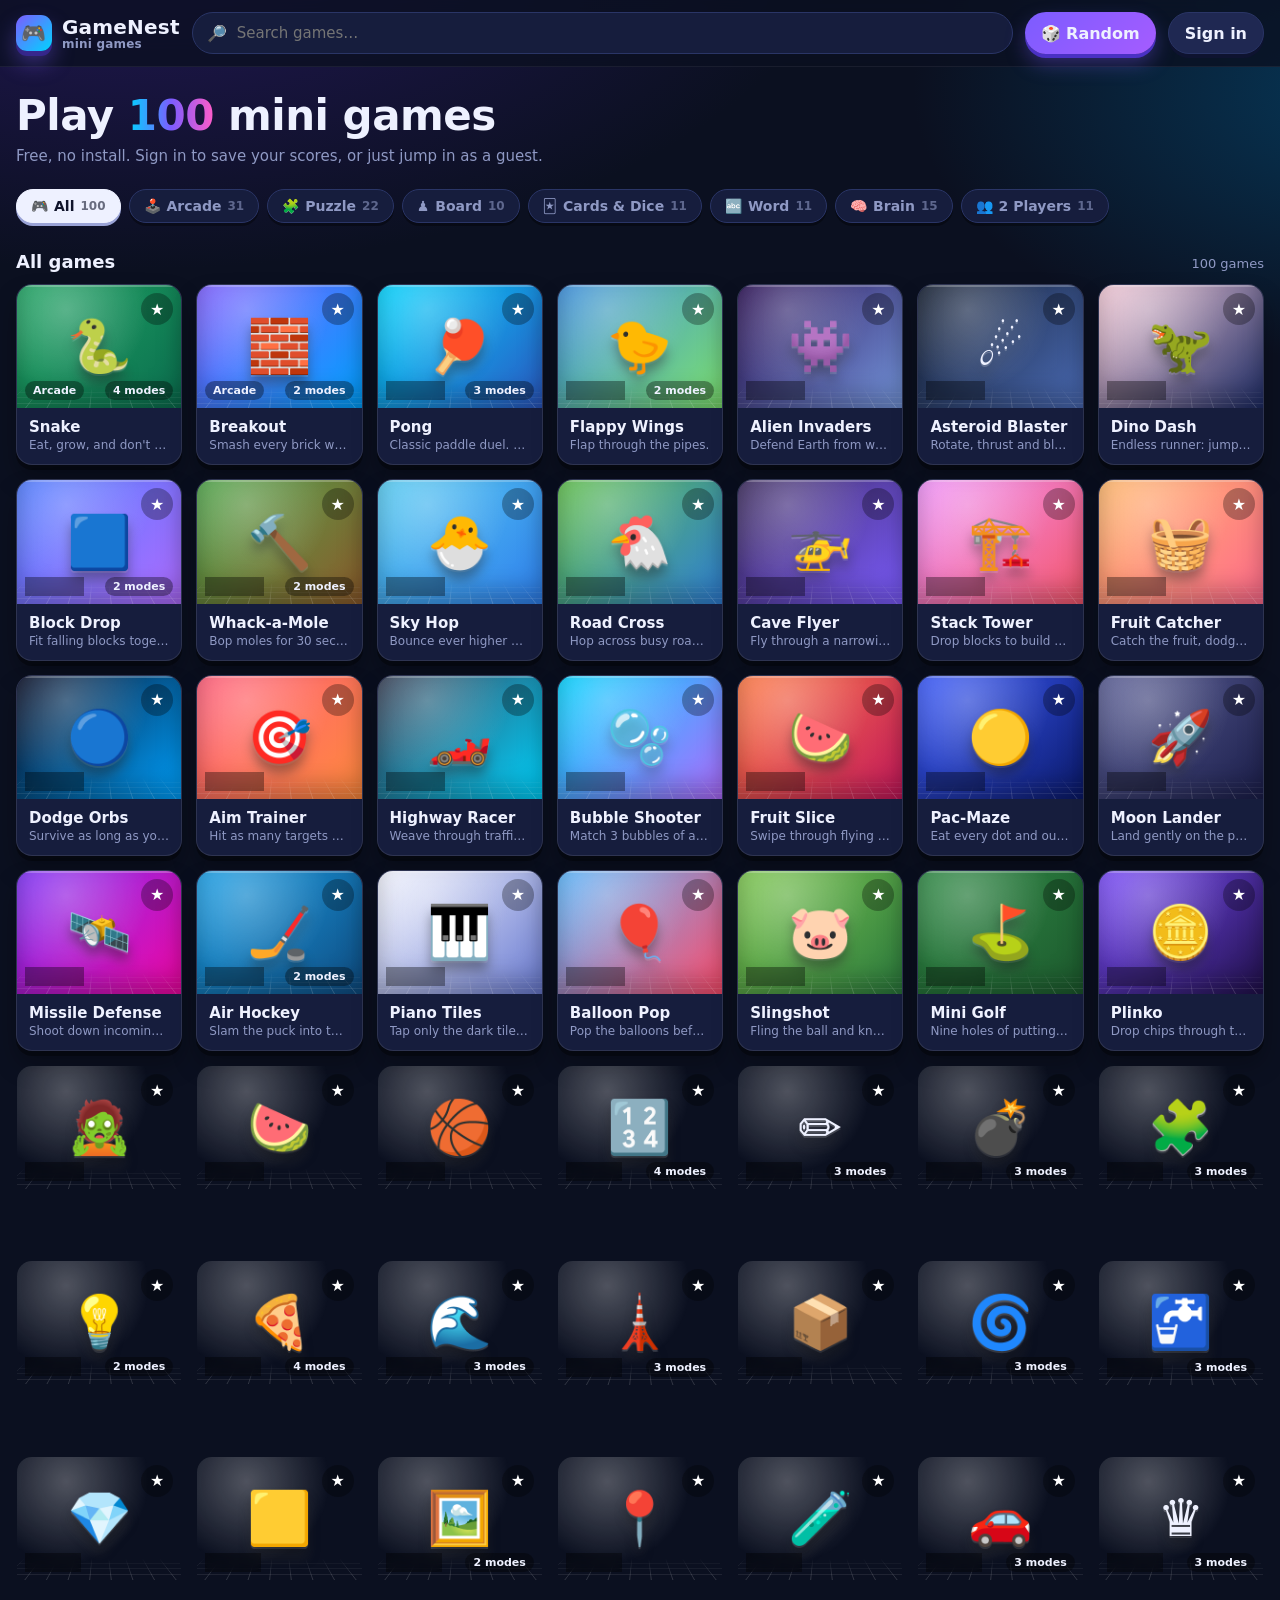
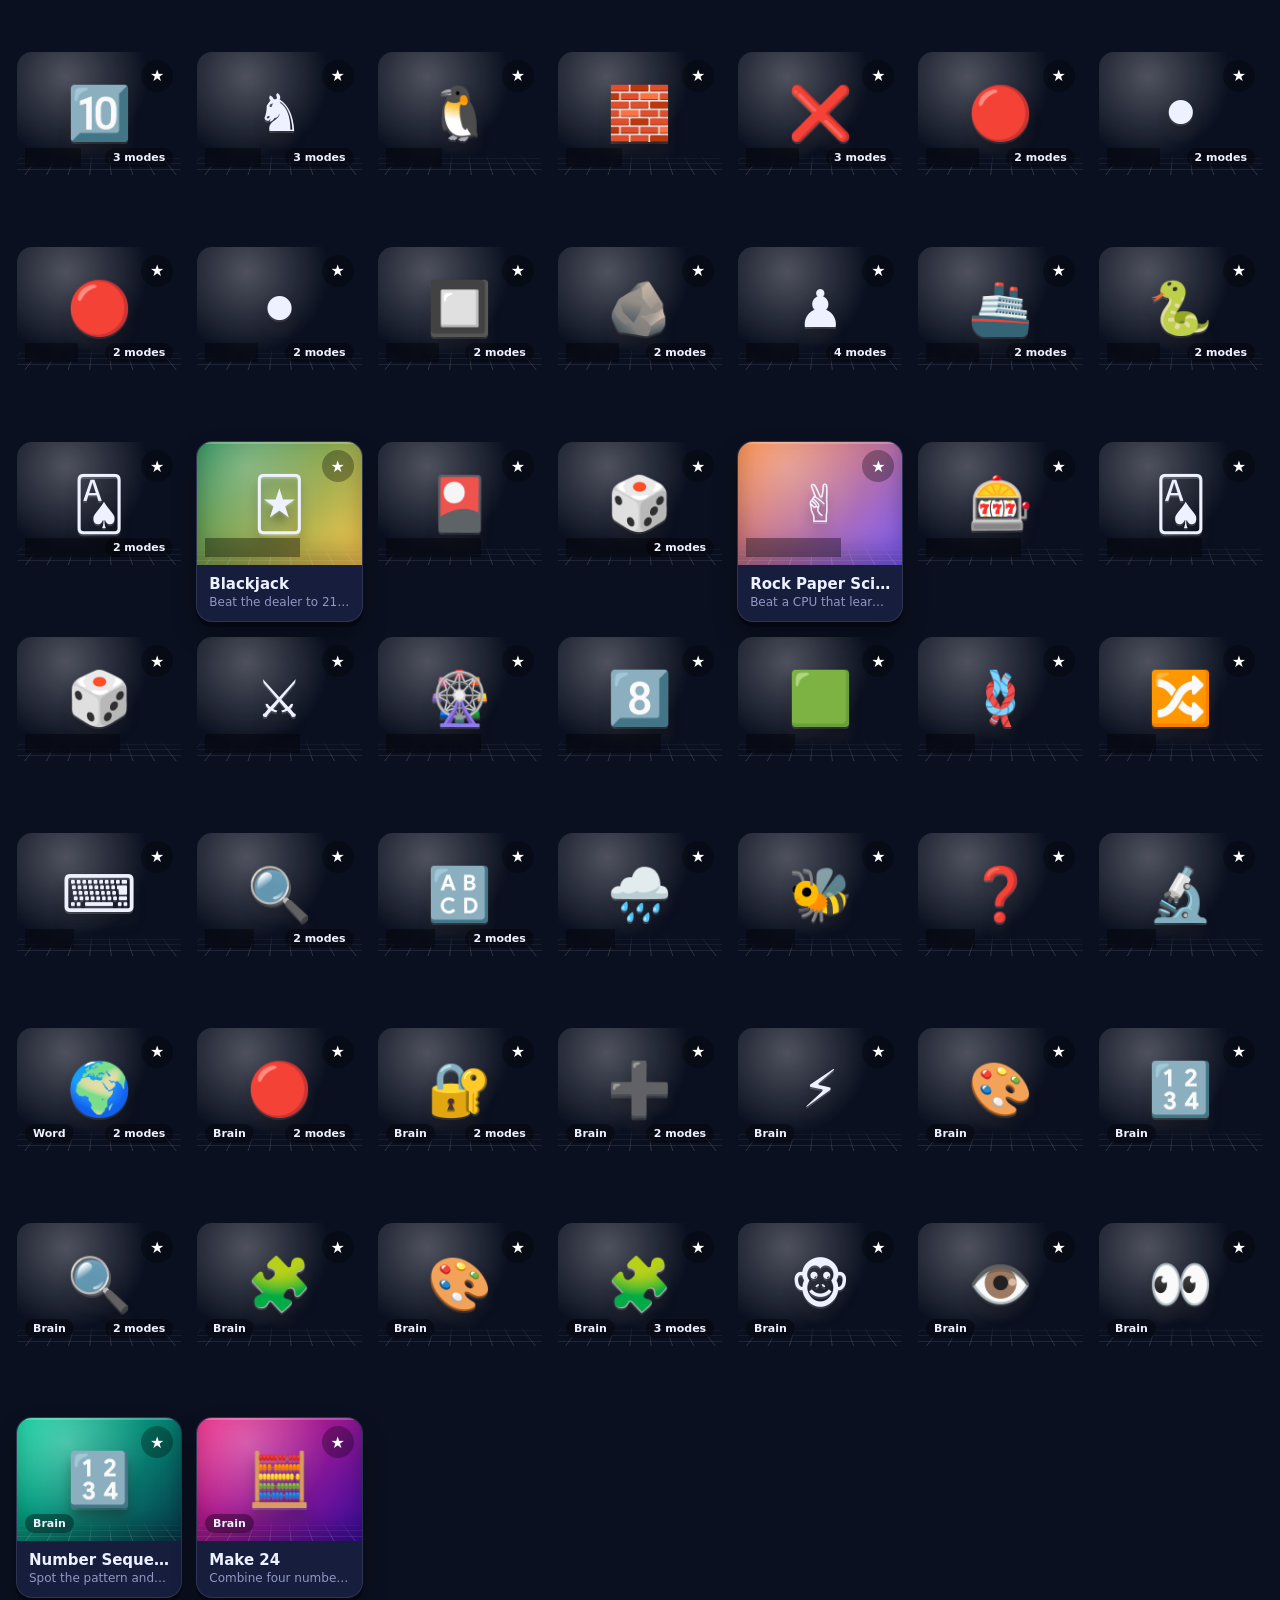
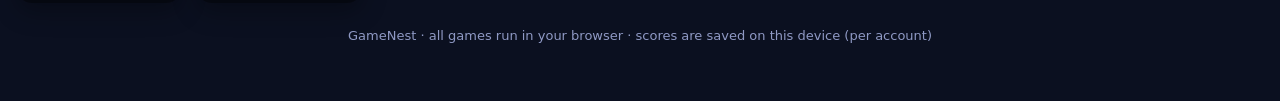
==== commit 9955e8cc: "Online play between two accounts: invites, accept, play from anywhere - js/net.js: peer-to-peer room" ====
--- a/play.html
+++ b/play.html
@@ -25,6 +25,7 @@
     <button class="ibtn" id="btnFs" title="Fullscreen" aria-label="Fullscreen">⛶</button>
     <div class="user" id="user"></div>
   </header>
+  <div class="netbar" id="netbar" hidden></div>
   <div class="status" id="status"></div>
   <main class="stage" id="stage"></main>
   <div class="pad" id="pad"></div>
@@ -34,6 +35,8 @@
   <script src="js/registry.js"></script>
   <script src="js/registry_more.js"></script>
   <script src="js/groups.js"></script>
+  <script src="js/peerjs.min.js"></script>
+  <script src="js/net.js"></script>
   <script src="js/fx3d.js"></script>
   <script src="js/engine.js"></script>
 </body>
--- a/css/fx.css
+++ b/css/fx.css
@@ -159,3 +159,18 @@
 .var-row { display: flex; flex-wrap: wrap; gap: 6px; justify-content: center; margin: 10px 0 2px; }
 .var-row a { padding: 5px 11px; border-radius: 999px; font-size: 12px; font-weight: 700; background: var(--bg2); border: 1px solid var(--line); color: var(--muted); }
 .var-row a.on { background: var(--text); color: #10142b; border-color: var(--text); }
+
+/* ---------- online play ---------- */
+.vopt.online { background: linear-gradient(135deg, #2b3a9e, #6a3fd1); border-color: rgba(255,255,255,.25); }
+.vopt.online .vb { color: rgba(255,255,255,.75); }
+.netbar { flex: none; text-align: center; font-size: 13px; padding: 5px 10px; color: var(--muted); background: rgba(124,92,255,.12); border-bottom: 1px solid rgba(255,255,255,.06); }
+.netbar[hidden] { display: none; }
+.netbar b { color: var(--text); }
+.netbar .yt { color: var(--good); font-weight: 800; }
+.net-md { text-align: center; }
+.net-md .lob-lbl { text-align: left; font-size: 12px; font-weight: 700; color: var(--muted); text-transform: uppercase; letter-spacing: .6px; margin: 14px 0 6px; }
+.net-md .lob-row { display: flex; gap: 8px; }
+.net-md .lob-in { flex: 1; min-width: 0; background: var(--bg2); border: 1px solid var(--line); border-radius: 12px; padding: 11px 12px; font-size: 14px; outline: none; color: var(--text); user-select: text; -webkit-user-select: text; }
+.net-md .lob-in:focus { border-color: var(--accent); }
+.net-md .lob-note { font-size: 12px; margin-top: 12px; }
+.net-md .btn[disabled] { opacity: .5; pointer-events: none; }
